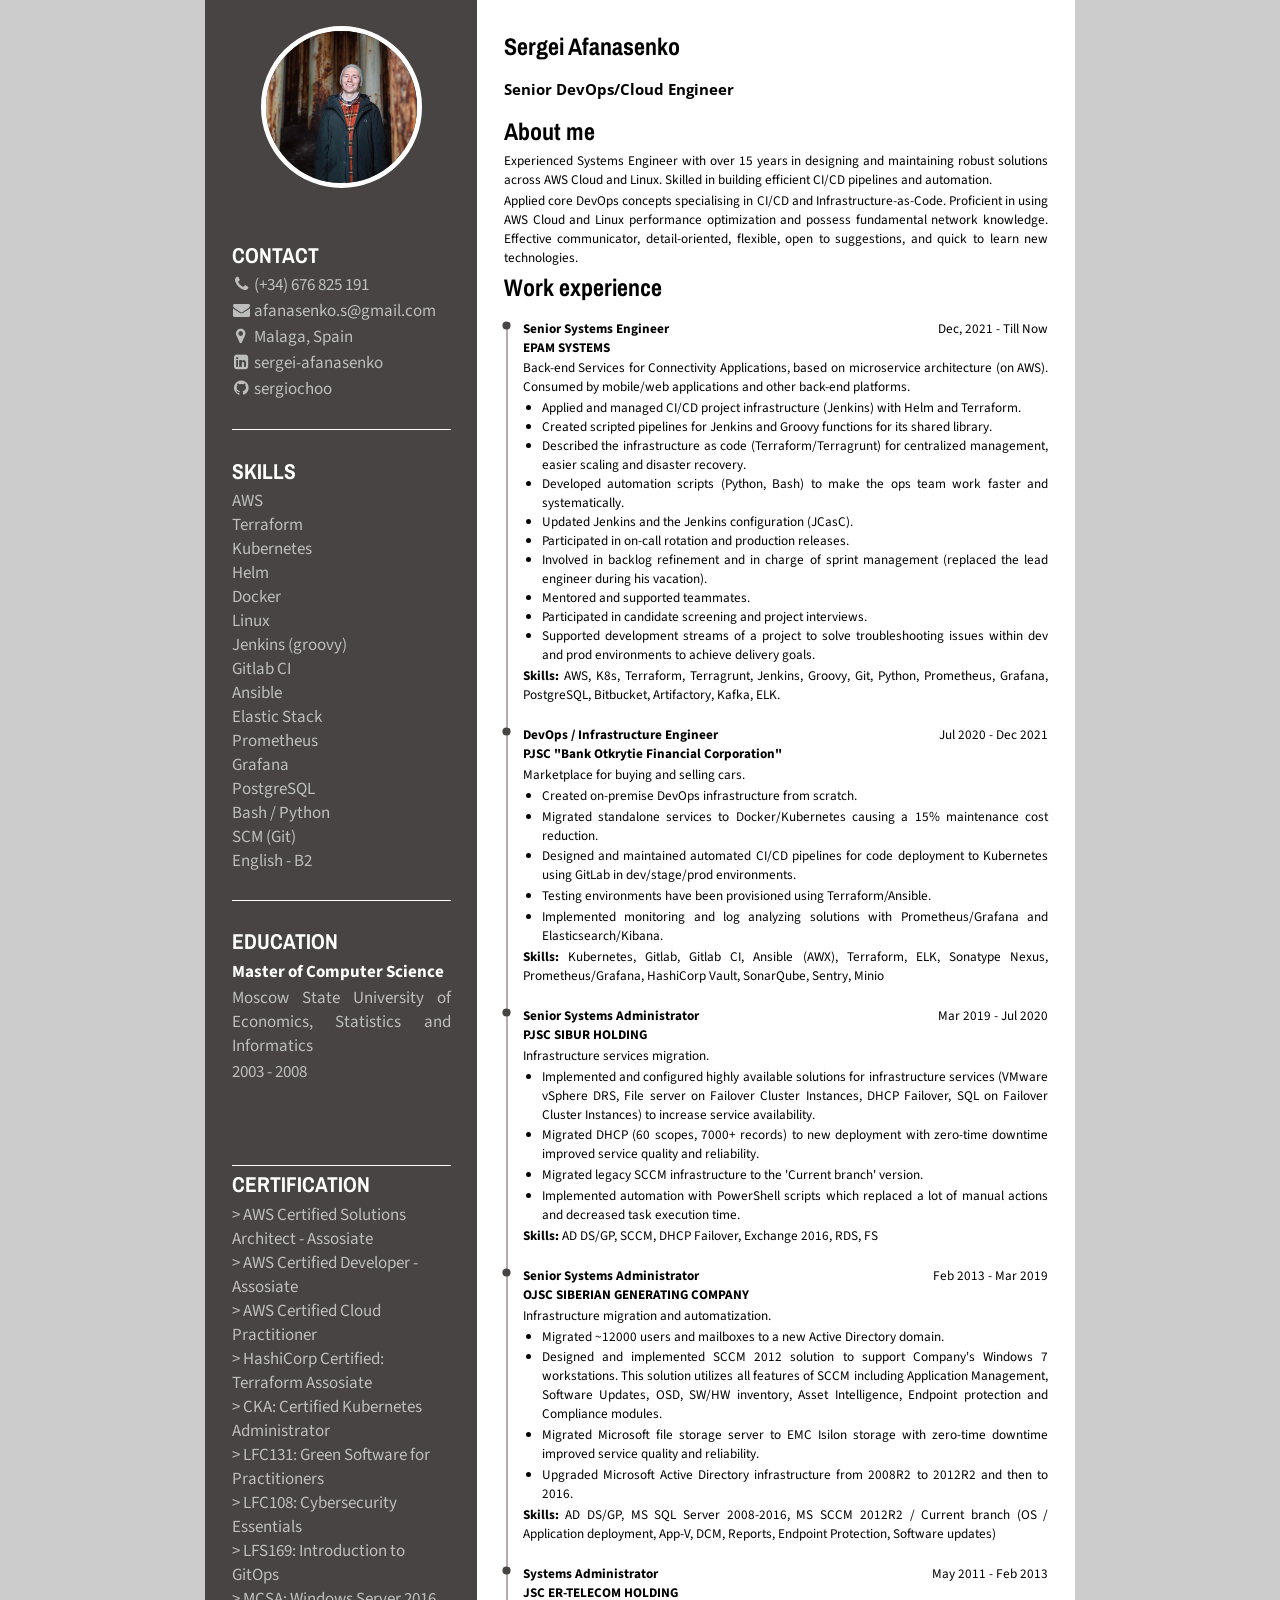
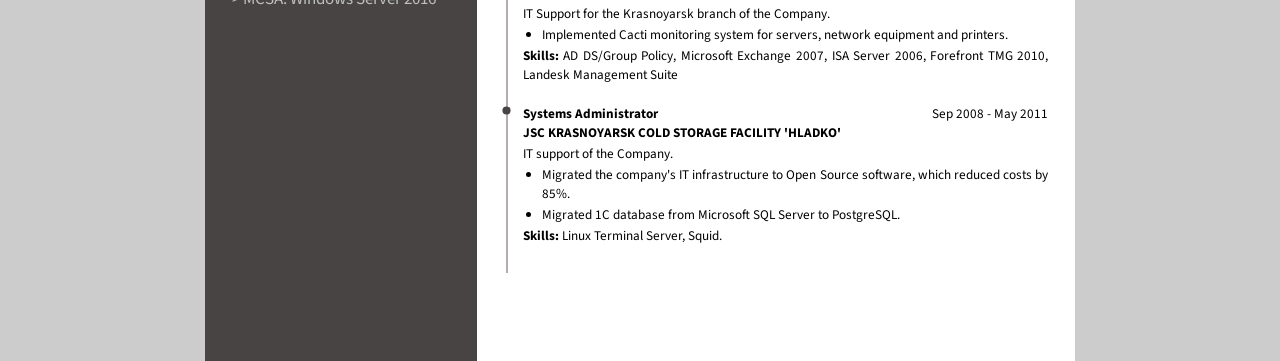
==== forthope.me/content/index.html @ 61af3379 "fix the wrong symbol" ====
<!DOCTYPE html>
<html>
<head>
  <link href="https://maxcdn.bootstrapcdn.com/font-awesome/4.2.0/css/font-awesome.min.css" rel="stylesheet">
  <link rel="preconnect" href="https://fonts.googleapis.com">
  <link rel="preconnect" href="https://fonts.gstatic.com" crossorigin>
  <link href="https://fonts.googleapis.com/css2?family=Archivo+Narrow&family=Julius+Sans+One&family=Open+Sans&family=Source+Sans+Pro&display=swap" rel="stylesheet">
  <link rel="stylesheet" href="index.css">
</head>
<body>
  <page size="A4">
    <div class="container">
      <div class="leftPanel">
        <img src="avatar.jpg"/>
        <div class="details">
          <div class="item bottomLineSeparator">
            <h2>
              CONTACT
            </h2>
            <div class="smallText">
              <p>
                <i class="fa fa-phone contactIcon" aria-hidden="true"></i>
                (+34) 676 825 191
              </p>
              <p>
                <i class="fa fa-envelope contactIcon" aria-hidden="true"></i>
                <a href="mailto:afanasenko.s@gmail.com">
                afanasenko.s@gmail.com
                </a>
              </p>
              <p>
                <i class="fa fa-map-marker contactIcon" aria-hidden="true"></i>
                Malaga, Spain
              </p>
              <p>
                <i class="fa fa-linkedin-square contactIcon" aria-hidden="true"></i>
                <a href="https://linkedin.com/in/sergei-afanasenko">
                  sergei-afanasenko
                </a>
              </p>
              <p>
                <i class="fa fa-github contactIcon" aria-hidden="true"></i>
                <a href="https://github.com/sergiochoo">
                  sergiochoo
                </a>
              </p>
            </div>
          </div>
          <div class="item bottomLineSeparator">
            <h2>
              SKILLS
            </h2>
            <div class="smallText">
              <div class="skill">
                <div>
                  <span>AWS</span>
                </div>
              </div>

              <div class="skill">
                <div>
                  <span>Terraform</span>
                </div>
              </div>

              <div class="skill">
                <div>
                  <span>Kubernetes</span>
                </div>
              </div>

              <div class="skill">
                <div>
                  <span>Helm</span>
                </div>
              </div>

              <div class="skill">
                <div>
                  <span>Docker</span>
                </div>
              </div>

              <div class="skill">
                <div>
                  <span>Linux</span>
                </div>
              </div>

              <div class="skill">
                <div>
                  <span>Jenkins (groovy)</span>
                </div>
              </div>

              <div class="skill">
                <div>
                  <span>Gitlab CI</span>
                </div>
              </div>

              <div class="skill">
                <div>
                  <span>Ansible</span>
                </div>
              </div>

              <div class="skill">
                <div>
                  <span>Elastic Stack</span>
                </div>
              </div>

              <div class="skill">
                <div>
                  <span>Prometheus</span>
                </div>
              </div>

              <div class="skill">
                <div>
                  <span>Grafana</span>
                </div>
              </div>

              <div class="skill">
                <div>
                  <span>PostgreSQL</span>
                </div>
              </div>

              <div class="skill">
                <div>
                  <span>Bash / Python</span>
                </div>
              </div>

              <div class="skill">
                <div>
                  <span>SCM (Git)</span>
                </div>
              </div>

              <div class="skill">
                <div>
                  <span>English - B2</span>
                </div>
              </div>

            </div>
          </div>
          <div class="item">
            <h2>
              EDUCATION
            </h2>
            <div class="smallText">
              <p class="bolded white">
                Master of Computer Science
              </p>
              <p>
                Moscow State University of Economics, Statistics and Informatics
              </p>
              <p>
                2003 - 2008
              </p>
            </div>
          </div>
        <div class="item bottomLineSeparator">
        </div>
          <h2>
            CERTIFICATION
          </h2>

          <div class="smallText">
            <div class="skill">
              <div>
                <a href="https://www.credly.com/badges/5a4a5e0c-0206-42ea-9ff4-51bd451b17bb/public_url"> <span>> AWS Certified Solutions Architect - Assosiate</span></a>
              </div>
            </div>

            <div class="skill">
              <div>
                <a href="https://www.credly.com/badges/0851ca51-0237-4a9b-ae91-273a38563969/public_url"> <span>> AWS Certified Developer - Assosiate</span></a>
              </div>
            </div>

            <div class="skill">
              <div>
                <a href="https://www.credly.com/badges/dcc22f68-853f-4414-abb7-eb22b5f531b7/public_url"> <span>> AWS Certified Cloud Practitioner</span></a>
              </div>
            </div>

            <div class="skill">
              <div>
                <a href="https://www.credly.com/badges/393d6430-c631-4d3f-aaba-9cbf3d5c2631/public_url"> <span>> HashiCorp Certified: Terraform Assosiate</span></a>
              </div>
            </div>

            <div class="skill">
              <div>
                <a href="https://www.credly.com/badges/77193afb-d8ad-436c-85af-2d7e852bc20f/public_url"> <span>> CKA: Certified Kubernetes Administrator</span></a>
              </div>
            </div>

            <div class="skill">
              <div>
                <a href="https://www.credly.com/badges/11385560-0bd1-491b-8acf-4ad26749110b/public_url"> <span>> LFC131: Green Software for Practitioners</span></a>
              </div>
            </div>

            <div class="skill">
              <div>
                <a href="https://www.credly.com/badges/37a191c2-59cd-46a2-8faa-749624a72a53/public_url"> <span>> LFC108: Cybersecurity Essentials</span></a>
              </div>
            </div>

            <div class="skill">
              <div>
                <a href="https://www.credly.com/badges/e08a80fe-07ed-4ffa-89dd-a4f668697693/public_url"> <span>> LFS169: Introduction to GitOps</span></a>
              </div>
            </div>

            <div class="skill">
              <div>
                <a href="https://www.credly.com/badges/68e7af64-84b3-4b4d-bcef-215105de6ece/public_url"> <span>> MCSA: Windows Server 2016</span></a>
              </div>
            </div>

          </div>
        </div>

      </div>

      <div class="rightPanel">
        <div>
          <h2>
            Sergei Afanasenko
          </h2>
          <div class="smallText">
            <h3>
              Senior DevOps/Cloud Engineer
            </h3>
          </div>
        </div>
        <div>
          <h2>
            About me
          </h2>
          <div class="smallText">
            <p>
              Experienced Systems Engineer with over 15 years in designing and maintaining robust solutions across AWS Cloud and Linux. Skilled in building efficient CI/CD pipelines and automation.
            </p>
            <p>
              Applied core DevOps concepts specialising in CI/CD and Infrastructure-as-Code. Proficient in using AWS Cloud and Linux performance optimization and possess fundamental network knowledge. Effective communicator, detail-oriented, flexible, open to suggestions, and quick to learn new technologies.
            </p>
          </div>
        </div>

        <div class="workExperience">
          <h2>
            Work experience
          </h2>
          <ul>
            <li>
              <div class="jobPosition">
                <span class="bolded">
                  Senior Systems Engineer
                </span>
                <span>
                  Dec, 2021 - Till Now
                </span>
              </div>
              <div class="projectName bolded">
                <span>
                  EPAM SYSTEMS
                </span>
              </div>
              <div class="smallText">
                <p>
                  Back-end Services for Connectivity Applications, based on microservice architecture (on AWS). Consumed by mobile/web applications and other back-end platforms.
                </p>
                <ul>
                  <li>
                    Applied and managed CI/CD project infrastructure (Jenkins) with Helm and Terraform.
                  </li>
                  <li>
                    Created scripted pipelines for Jenkins and Groovy functions for its shared library.
                  </li>
                  <li>
                    Described the infrastructure as code (Terraform/Terragrunt) for centralized management, easier scaling and disaster recovery.
                  </li>
                  <li>
                    Developed automation scripts (Python, Bash) to make the ops team work faster and systematically.
                  </li>
                  <li>
                    Updated Jenkins and the Jenkins configuration (JCasC).
                  </li>
                  <li>
                    Participated in on-call rotation and production releases.
                  </li>
                  <li>
                    Involved in backlog refinement and in charge of sprint management (replaced the lead engineer during his vacation).
                  </li>
                  <li>
                    Mentored and supported teammates.
                  </li>
                  <li>
                    Participated in candidate screening and project interviews.
                  </li>
                  <li>
                    Supported development streams of a project to solve troubleshooting issues within dev and prod environments to achieve delivery goals.
                  </li>
                </ul>
                <p>
                  <span class="bolded">Skills: </span>AWS, K8s, Terraform, Terragrunt, Jenkins, Groovy, Git, Python, Prometheus, Grafana, PostgreSQL, Bitbucket, Artifactory, Kafka, ELK.
                </p>
              </div>
            </li>


            <li>
              <div class="jobPosition">
                <span class="bolded">
                  DevOps / Infrastructure Engineer
                </span>
                <span>
                  Jul 2020 - Dec 2021
                </span>
              </div>
              <div class="projectName bolded">
                <span>
                  PJSC "Bank Otkrytie Financial Corporation"
                </span>
              </div>
              <div class="smallText">
                <p>
                  Marketplace for buying and selling cars.
                </p>
                <ul>
                  <li>
                    <p>
                      Created on-premise DevOps infrastructure from scratch.
                    </p>
                  </li>
                  <li>
                    <p>
                      Migrated standalone services to Docker/Kubernetes causing a 15% maintenance cost reduction.
                    </p>
                  </li>
                  <li>
                    <p>
                      Designed and maintained automated CI/CD pipelines for code deployment to Kubernetes using GitLab in dev/stage/prod environments.
                    </p>
                  </li>
                  <li>
                    <p>
                      Testing environments have been provisioned using Terraform/Ansible.
                    </p>
                  </li>
                  <li>
                    <p>
                      Implemented monitoring and log analyzing solutions with Prometheus/Grafana and Elasticsearch/Kibana.
                    </p>
                  </li>
                </ul>
                <p>
                  <span class="bolded">Skills: </span> Kubernetes, Gitlab, Gitlab CI, Ansible (AWX), Terraform, ELK, Sonatype Nexus, Prometheus/Grafana, HashiCorp Vault, SonarQube, Sentry, Minio
                </p>
              </div>
            </li>

            <li>
              <div class="jobPosition">
                <span class="bolded">
                  Senior Systems Administrator
                </span>
                <span>
                  Mar 2019 - Jul 2020
                </span>
              </div>
              <div class="projectName bolded">
                <span>
                  PJSC SIBUR HOLDING
                </span>
              </div>
              <div class="smallText">
                <p>
                  Infrastructure services migration.
                </p>

                <ul>
                  <li>
                    <p>
                      Implemented and configured highly available solutions for infrastructure services (VMware vSphere DRS, File server on Failover Cluster Instances, DHCP Failover, SQL on Failover Cluster Instances) to increase service availability.
                    </p>
                  </li>
                  <li>
                    <p>
                      Migrated DHCP (60 scopes, 7000+ records) to new deployment with zero-time downtime improved service quality and reliability.
                    </p>
                  </li>
                  <li>
                    <p>
                      Migrated legacy SCCM infrastructure to the 'Current branch' version.
                    </p>
                  </li>
                  <li>
                    <p>
                      Implemented automation with PowerShell scripts which replaced a lot of manual actions and decreased task execution time.
                    </p>
                  </li>
                </ul>
                <p>
                  <span class="bolded">Skills: </span>AD DS/GP, SCCM, DHCP Failover, Exchange 2016, RDS, FS
                </p>
              </div>
            </li>

            <li>
              <div class="jobPosition">
                <span class="bolded">
                  Senior Systems Administrator
                </span>
                <span>
                  Feb 2013 - Mar 2019
                </span>
              </div>
              <div class="projectName bolded">
                <span>
                  OJSC SIBERIAN GENERATING COMPANY
                </span>
              </div>
              <div class="smallText">
                <p>
                  Infrastructure migration and automatization.
                </p>
                <ul>
                  <li>
                    <p>
                      Migrated ~12000 users and mailboxes to a new Active Directory domain.
                    </p>
                  </li>
                  <li>
                    <p>
                      Designed and implemented SCCM 2012 solution to support Company's Windows 7 workstations. This solution utilizes all features of SCCM including Application Management, Software Updates, OSD, SW/HW inventory, Asset Intelligence, Endpoint protection and Compliance modules.
                    </p>
                  </li>
                  <li>
                    <p>
                      Migrated Microsoft file storage server to EMC Isilon storage with zero-time downtime improved service quality and reliability.
                    </p>
                  </li>
                  <li>
                    <p>
                      Upgraded Microsoft Active Directory infrastructure from 2008R2 to 2012R2 and then to 2016.
                    </p>
                  </li>
                </ul>
                <p>
                  <span class="bolded">Skills: </span> AD DS/GP, MS SQL Server 2008-2016, MS SCCM 2012R2 / Current branch (OS / Application deployment, App-V, DCM, Reports, Endpoint Protection, Software updates)
                </p>
              </div>
            </li>

            <li>
              <div class="jobPosition">
                <span class="bolded">
                  Systems Administrator
                </span>
                <span>
                  May 2011 - Feb 2013
                </span>
              </div>
              <div class="projectName bolded">
                <span>
                  JSC ER-TELECOM HOLDING
                </span>
              </div>
              <div class="smallText">
                <p>
                  IT Support for the Krasnoyarsk branch of the Company.
                </p>
                <ul>
                  <li>
                    <p>
                      Implemented Cacti monitoring system for servers, network equipment and printers.
                    </p>
                  </li>
                </ul>
                <p>
                  <span class="bolded">Skills: </span> AD DS/Group Policy, Microsoft Exchange 2007, ISA Server 2006, Forefront TMG 2010, Landesk Management Suite
                </p>
              </div>
            </li>

            <li>
              <div class="jobPosition">
                <span class="bolded">
                  Systems Administrator
                </span>
                <span>
                  Sep 2008 - May 2011
                </span>
              </div>
              <div class="projectName bolded">
                <span>
                  JSC KRASNOYARSK COLD STORAGE FACILITY 'HLADKO'
                </span>
              </div>
              <div class="smallText">
                <p>
                  IT support of the Company.
                </p>
                <ul>
                  <li>
                    <p>
                      Migrated the company's IT infrastructure to Open Source software, which reduced costs by 85%.
                    </p>
                  </li>
                  <li>
                    <p>
                      Migrated 1C database from Microsoft SQL Server to PostgreSQL.
                    </p>
                  </li>
                </ul>
                <p>
                  <span class="bolded">Skills: </span> Linux Terminal Server, Squid.
                </p>
              </div>
            </li>

          </ul>
        </div>
      </div>
    </div>
  </page>
  <page size="A4">
    <div class="container">
      <div class="leftPanel">
      </div>
      <div class="rightPanel">
      </div>
  </page>
</body>
</html>
---- forthope.me/content/index.css ----
/* Fonts */

/* Family */
h1 {
  font-family: 'Julius Sans One', sans-serif;
}

h2 { /* Contact, Skills, Education, About me, Work Experience */
  font-family: 'Archivo Narrow', sans-serif;
}

h3 { /* Title */
  font-family: 'Open Sans', sans-serif;
}

.jobPosition span,
.projectName span {
  font-family: 'Source Sans Pro', sans-serif;
}

.upperCase {
  text-transform: uppercase;
}

.smallText,
.smallText span,
.smallText p,
.smallText a {
  font-family: 'Source Sans Pro', sans-serif;
  text-align: justify;
}

/* End Family */

/* Colors */
h1 {
  color: #111;
}

.leftPanel,
.leftPanel a {
  color: #bebebe;
  text-decoration: none;
}

.leftPanel h2 {
  color: white;
}

/* End Colors */

/* Sizes */
h1 {
  font-weight: 300;
  font-size: 1.2cm;
  transform:scale(1,1.15);
  margin-bottom: 0.2cm;
  margin-top: 0.2cm;
  text-transform: uppercase;
}

h2 {
  margin-top: 0.1cm;
  margin-bottom: 0.1cm;
}

.leftPanel,
.leftPanel a {
  font-size: 0.38cm;
}

.projectName span,
.jobPosition span {
  font-size: 0.35cm;
}

.smallText,
.smallText span,
.smallText p,
.smallText a {
  font-size: 0.35cm;
}

.leftPanel .smallText,
.leftPanel .smallText,
.leftPanel .smallText span,
.leftPanel .smallText p,
.smallText a {
  font-size: 0.45cm;
}

.contactIcon {
  width: 0.5cm;
  text-align: center;
}

p {
  margin-top: 0.05cm;
  margin-bottom: 0.05cm;
}
/* End Sizes */

.bolded {
  font-weight: bold;
}

.white {
  color: white;
}
/* End Fonts */

/* Layout */
body {
  background: rgb(204,204,204);
  width: 23cm;
  height: 40cm;
  margin: 0 auto;
}

/* Printing */
page {
  background: white;
  display: block;
  margin: 0 auto;
  margin-bottom: 0.0cm;
}

/* page[size="A4"] {
  width: 21cm;
  height: 50cm;
} */

@page {
   size: 23cm 1cm;
   padding: 0;
   margin: 0mm;
   border: none;
   border-collapse: collapse;
}
/* End Printing */

.container {
  display: flex;
  flex-direction: row;
  width: 100%;
  height: 100%;
}

.leftPanel {
  width: 31%;
  background-color: #484444;
  padding: 0.7cm;
  display: flex;
  flex-direction: column;
  align-items: center;
}

.rightPanel {
  width: 77%;
  padding: 0.7cm;
}

.leftPanel img {
  width: 4cm;
  height: 4cm;
  margin-bottom: 0.7cm;
  border-radius: 50%;
  border: 0.15cm solid white;
  object-fit: cover;
  object-position: 50% 50%;
}

.leftPanel .details {
  width: 100%;
  display: flex;
  flex-direction: column;
}

.skill {
  display: flex;
  flex-direction: row;
  justify-content: space-between;
  text-align: left;
}

.bottomLineSeparator {
  border-bottom: 0.05cm solid white;
}

.yearsOfExperience {
  width: 1.6cm;
  display: flex;
  flex-direction: row;
  justify-content: center;
}

.alignleft {
  text-align: left !important;
  width: 1cm;
}

.alignright {
  text-align: right !important;
  width: 0.6cm;
  margin-right: 0.1cm
}

.workExperience>ul {
  list-style-type: none;
  padding-left: 0;
}

.workExperience>ul>li {
  position: relative;
  margin: 0;
  padding-bottom: 0.5cm;
  padding-left: 0.5cm;
}

.workExperience>ul>li:before {
  background-color: #b8abab;
  width: 0.05cm;
  content: '';
  position: absolute;
  top: 0.1cm;
  bottom: -0.2cm; /* change this after border removal */
  left: 0.05cm;
}

.workExperience>ul>li::after {
  content: '';
  position: absolute;
  background-image: url("data:image/svg+xml,%3Csvg xmlns='http://www.w3.org/2000/svg' aria-hidden='true' viewBox='0 0 32 32' focusable='false'%3E%3Ccircle stroke='none' fill='%23484444' cx='16' cy='16' r='10'%3E%3C/circle%3E%3C/svg%3E");
  background-repeat: no-repeat;
  background-size: contain;
  left: -0.09cm;
  top: 0;
  width: 0.35cm;
  height: 0.35cm;
}

.jobPosition {
  display: flex;
  flex-direction: row;
  justify-content: space-between;
}

.item {
  padding-bottom: 0.7cm;
  padding-top: 0.7cm;
}

.item h2{
  margin-top: 0;
}

.lastParagrafNoMarginBottom {
  margin-bottom: 0;
}

.workExperience>ul>li ul {
  padding-left: 0.5cm;
  list-style-type: disc;
}
/*End Layout*/
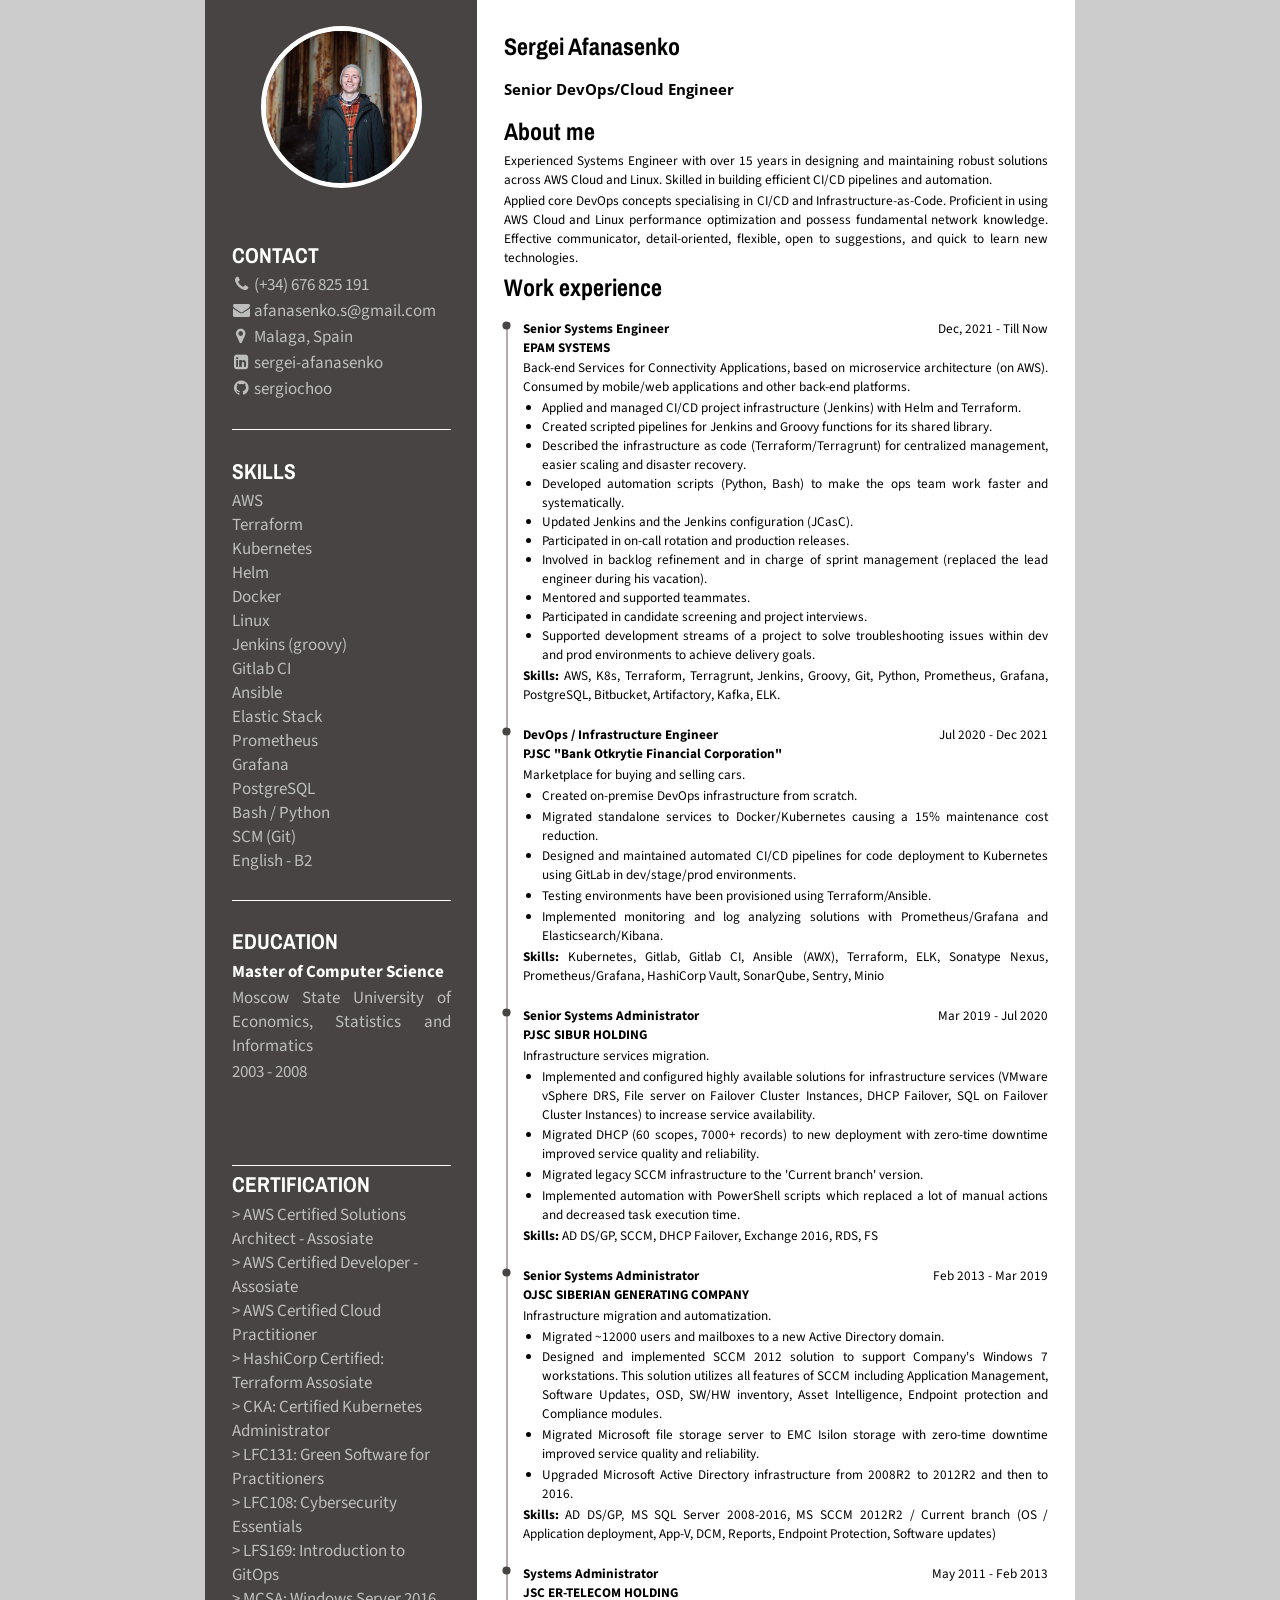
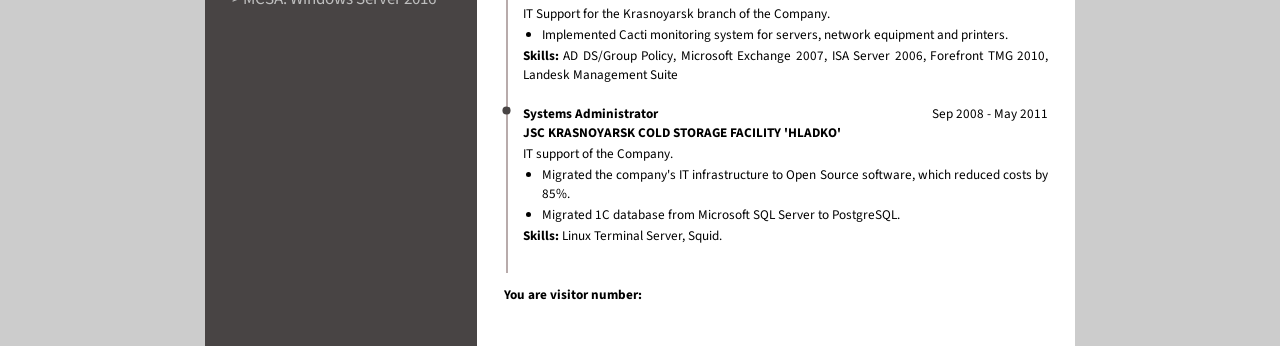
==== commit a2eea99f: "added the counter" ====
--- a/forthope.me/content/index.html
+++ b/forthope.me/content/index.html
@@ -529,17 +529,19 @@
               </div>
             </li>
 
+            <div class="projectName bolded">
+              <span>
+                <br><bold>You are visitor number: </bold>
+                <span>
+                  <span id="visitors"></span>
+                </span>
+              </span>
+            </div>
           </ul>
         </div>
       </div>
     </div>
   </page>
-  <page size="A4">
-    <div class="container">
-      <div class="leftPanel">
-      </div>
-      <div class="rightPanel">
-      </div>
-  </page>
+  <script src="visitcount.js"></script>
 </body>
 </html>
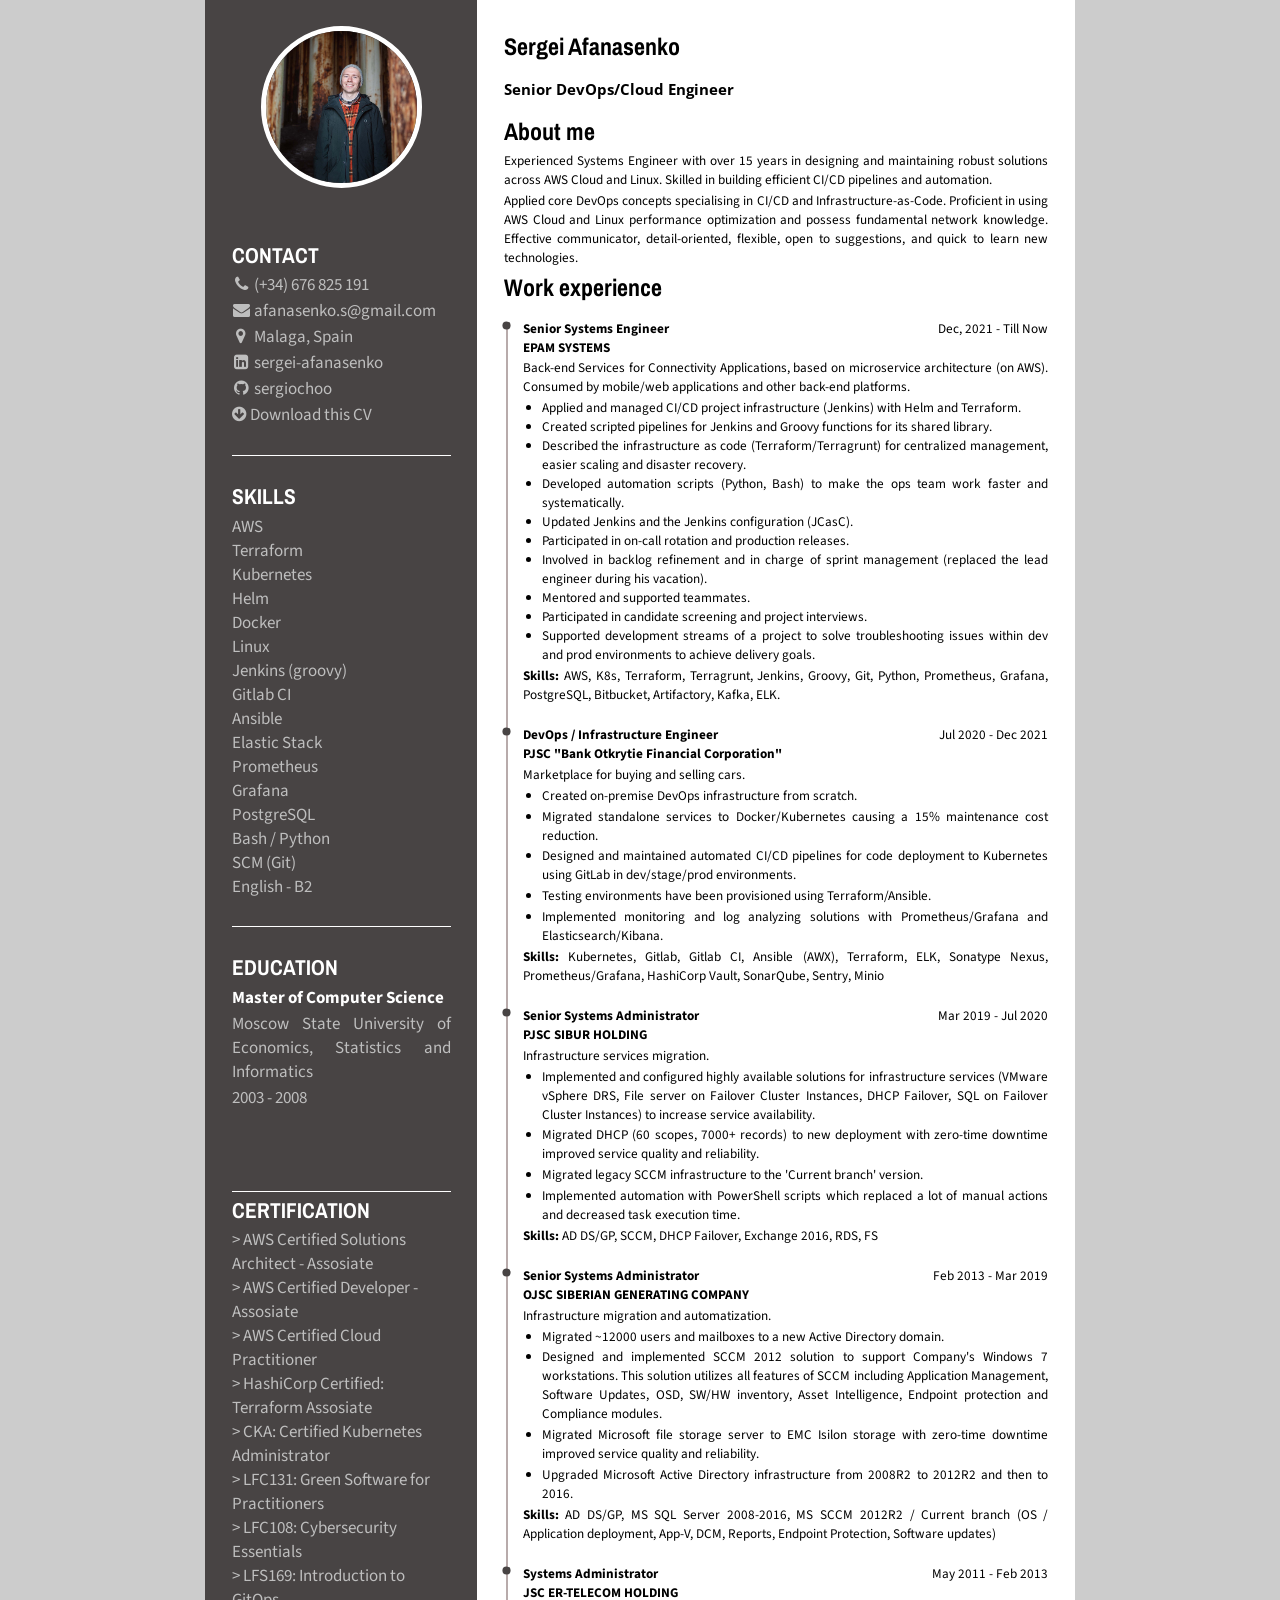
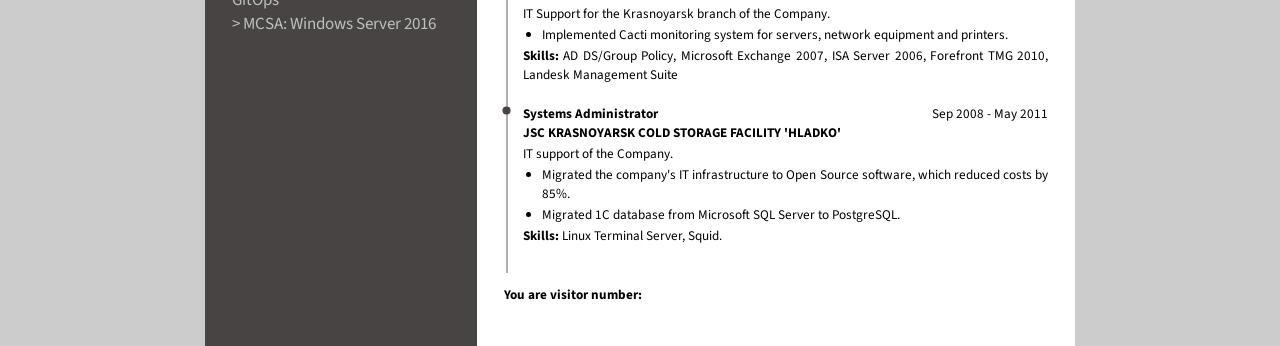
==== commit e78fdcad: "add link for cv" ====
--- a/forthope.me/content/index.html
+++ b/forthope.me/content/index.html
@@ -42,6 +42,12 @@
                 <i class="fa fa-github contactIcon" aria-hidden="true"></i>
                 <a href="https://github.com/sergiochoo">
                   sergiochoo
+                </a>
+              </p>
+              <p>
+                <i class="fa fa-arrow-circle-down" aria-hidden="true"></i>
+                <a href="https://github.com/sergiochoo/aws-s3-static-website/blob/de19450e020fb46a5cbf2dac278e545d5ef05aed/forthope.me/content/CV-Sergei-Afanasenko.pdf">
+                  Download this CV
                 </a>
               </p>
             </div>
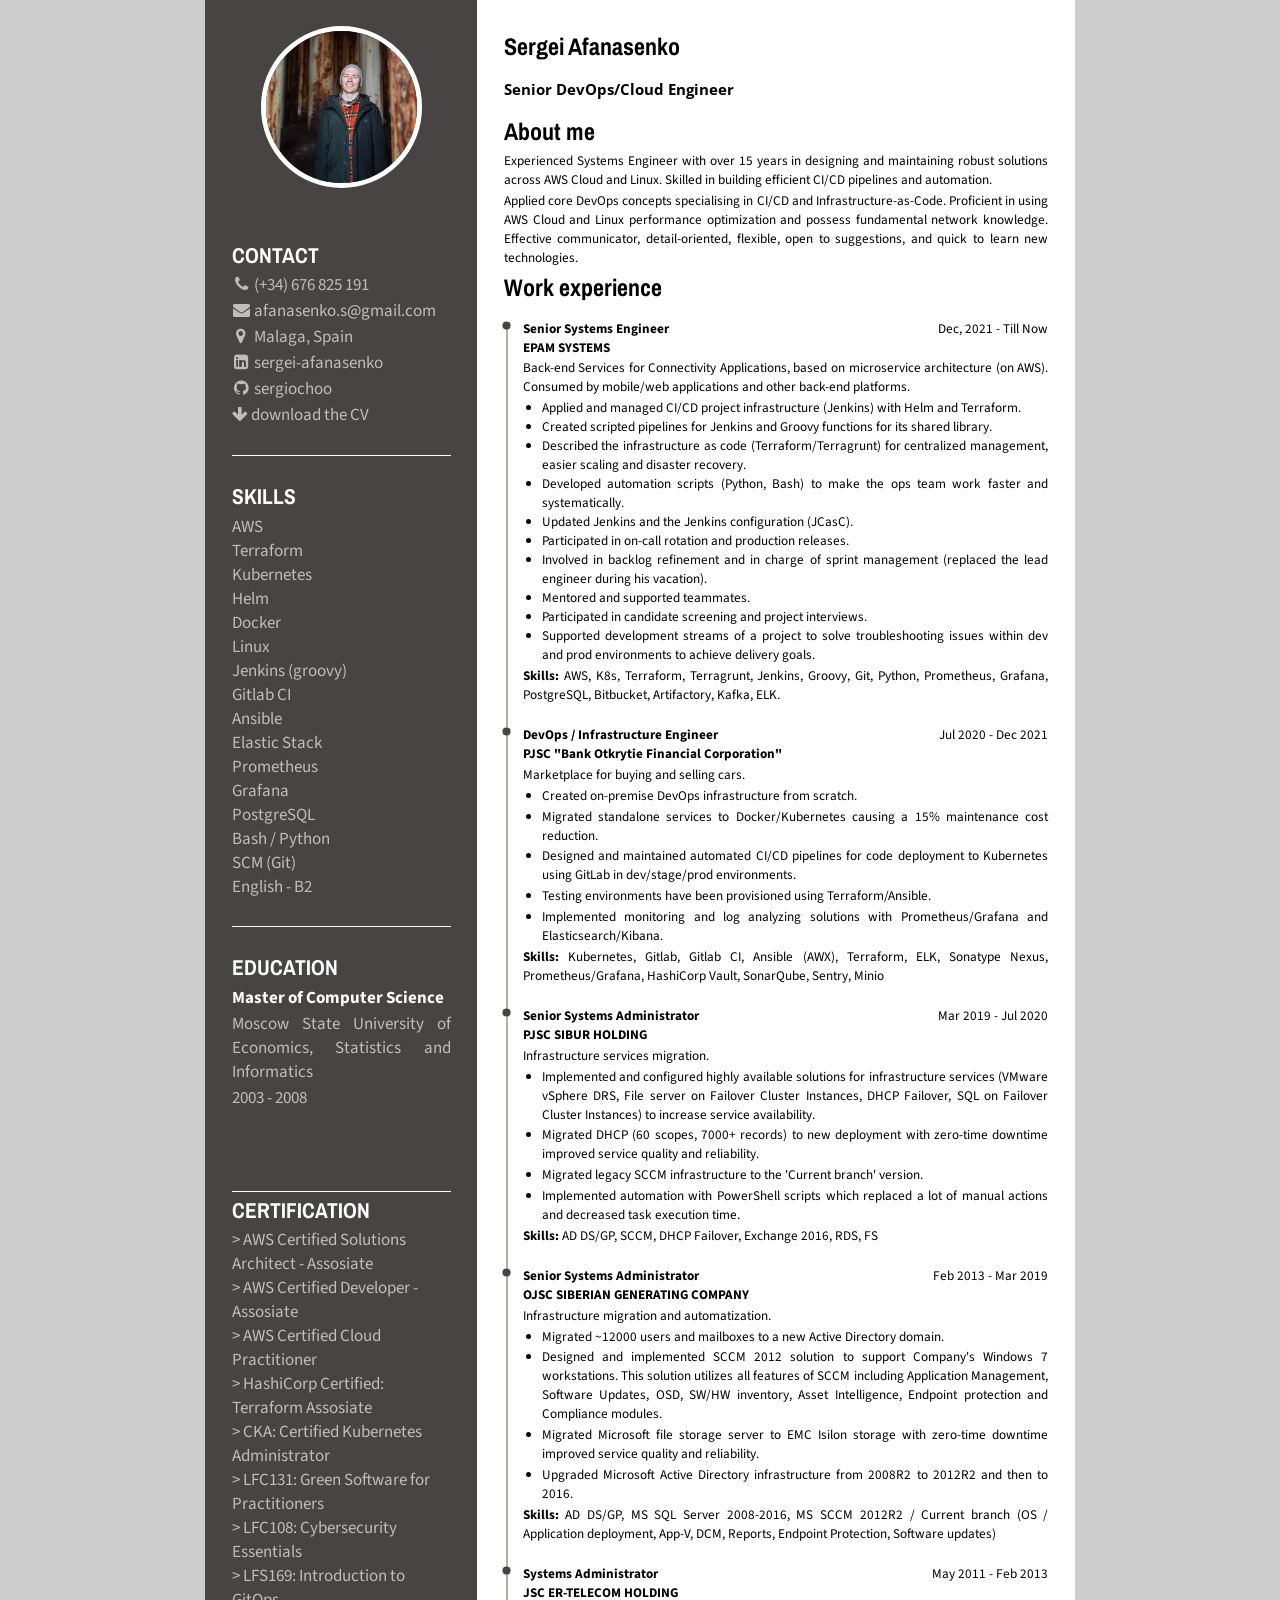
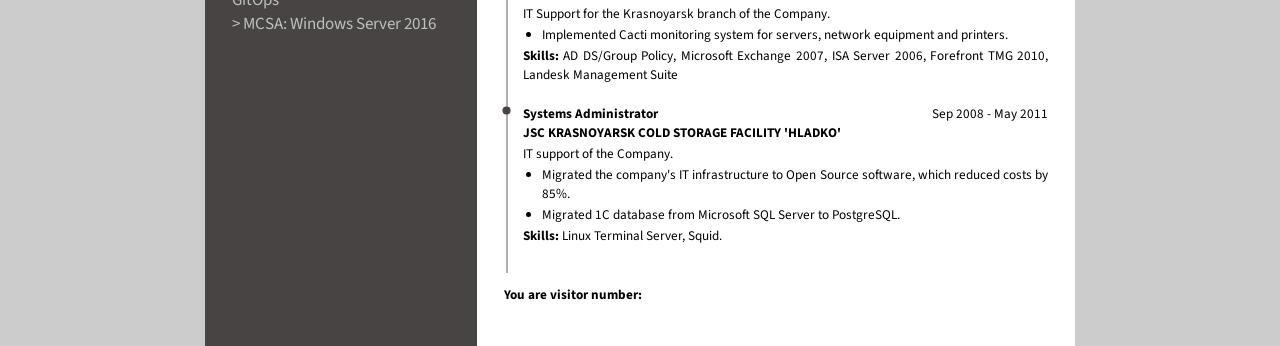
==== commit eb0cc8b4: "add link for cv" ====
--- a/forthope.me/content/index.html
+++ b/forthope.me/content/index.html
@@ -45,9 +45,9 @@
                 </a>
               </p>
               <p>
-                <i class="fa fa-arrow-circle-down" aria-hidden="true"></i>
+                <i class="fa fa-arrow-down" aria-hidden="true"></i>
                 <a href="https://github.com/sergiochoo/aws-s3-static-website/blob/de19450e020fb46a5cbf2dac278e545d5ef05aed/forthope.me/content/CV-Sergei-Afanasenko.pdf">
-                  Download this CV
+                  download the CV
                 </a>
               </p>
             </div>
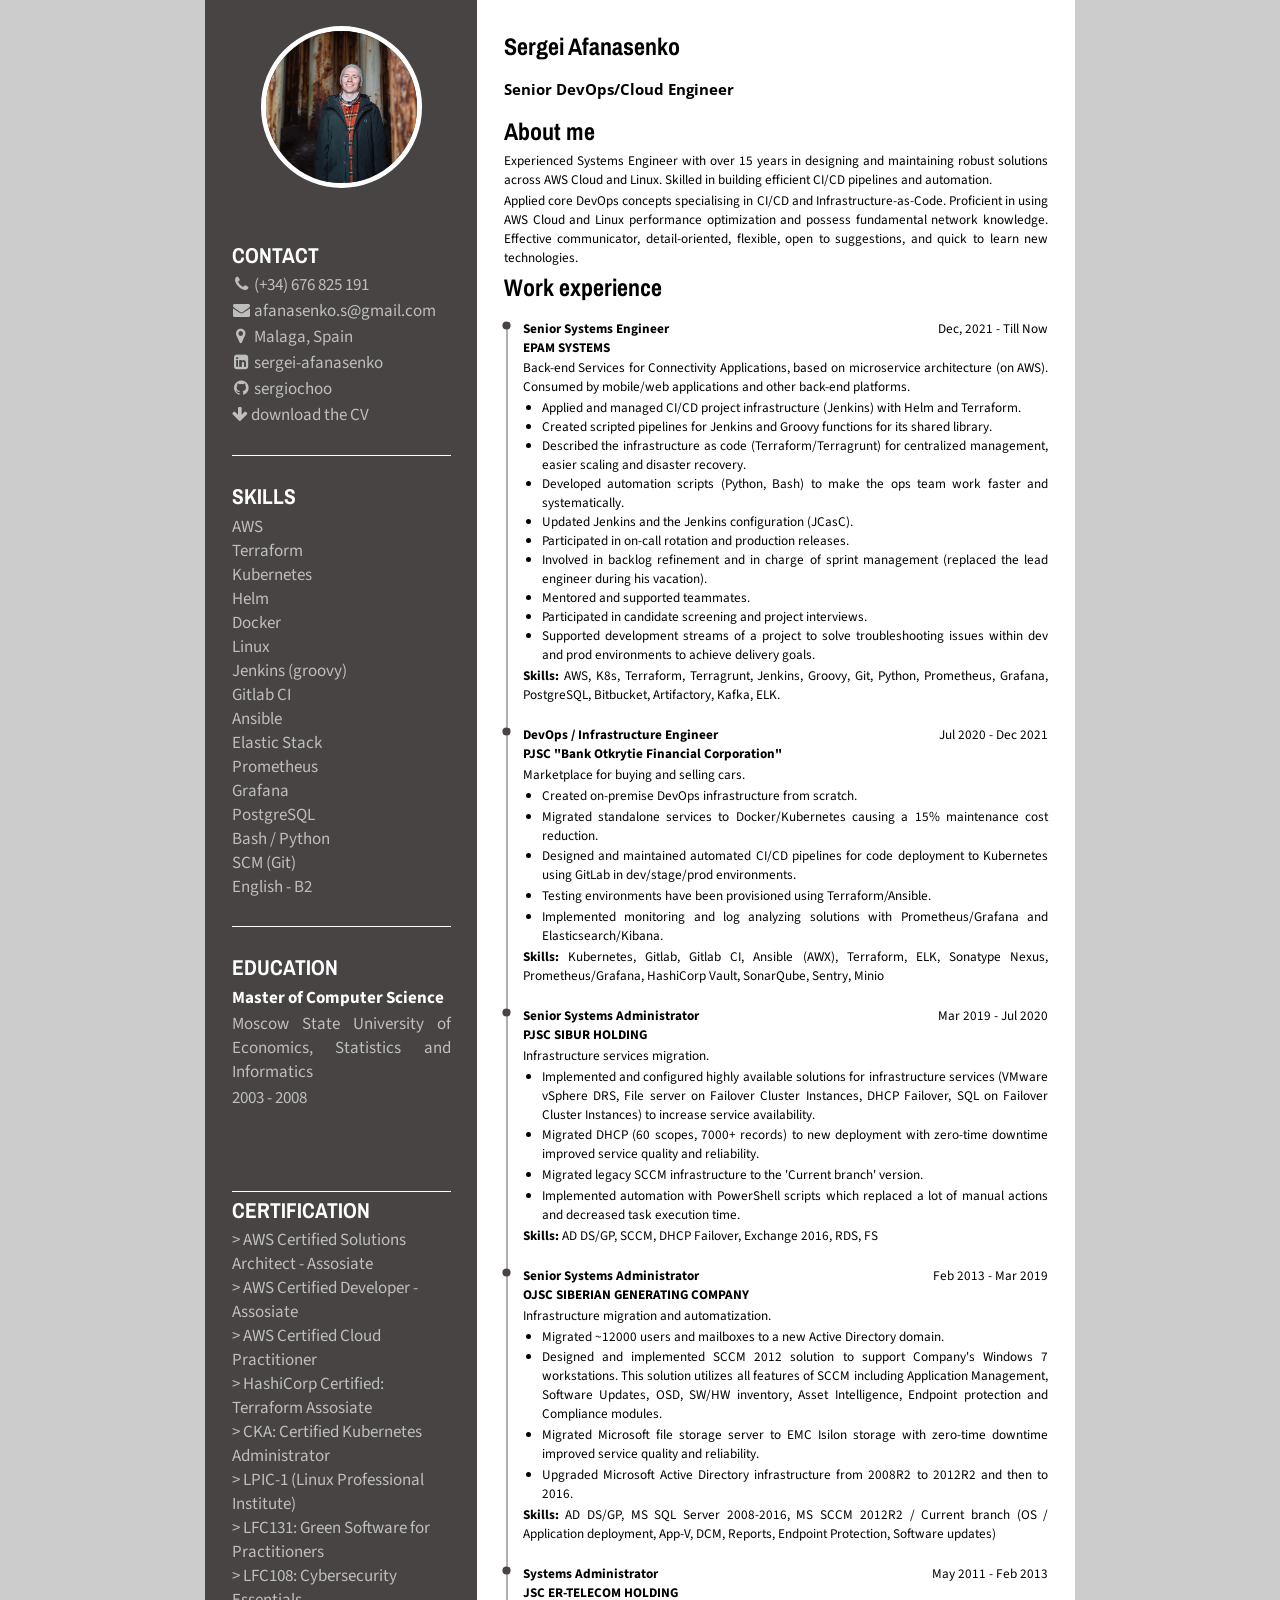
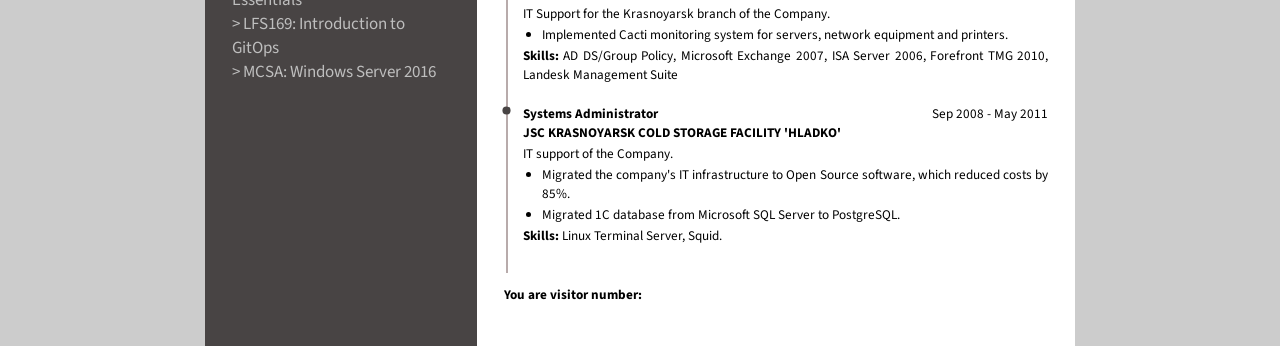
==== commit 435fb201: "Added LPIC-1 certificate" ====
--- a/forthope.me/content/index.html
+++ b/forthope.me/content/index.html
@@ -46,7 +46,7 @@
               </p>
               <p>
                 <i class="fa fa-arrow-down" aria-hidden="true"></i>
-                <a href="https://github.com/sergiochoo/aws-s3-static-website/blob/de19450e020fb46a5cbf2dac278e545d5ef05aed/forthope.me/content/CV-Sergei-Afanasenko.pdf">
+                <a href="CV-Sergei-Afanasenko.pdf">
                   download the CV
                 </a>
               </p>
@@ -205,6 +205,12 @@
             <div class="skill">
               <div>
                 <a href="https://www.credly.com/badges/77193afb-d8ad-436c-85af-2d7e852bc20f/public_url"> <span>> CKA: Certified Kubernetes Administrator</span></a>
+              </div>
+            </div>
+
+            <div class="skill">
+              <div>
+                <a href="https://cs.lpi.org/caf/Xamman/certification/verify/LPI000443998/vg8evfbu4l"> <span>> LPIC-1 (Linux Professional Institute)</span></a>
               </div>
             </div>
 
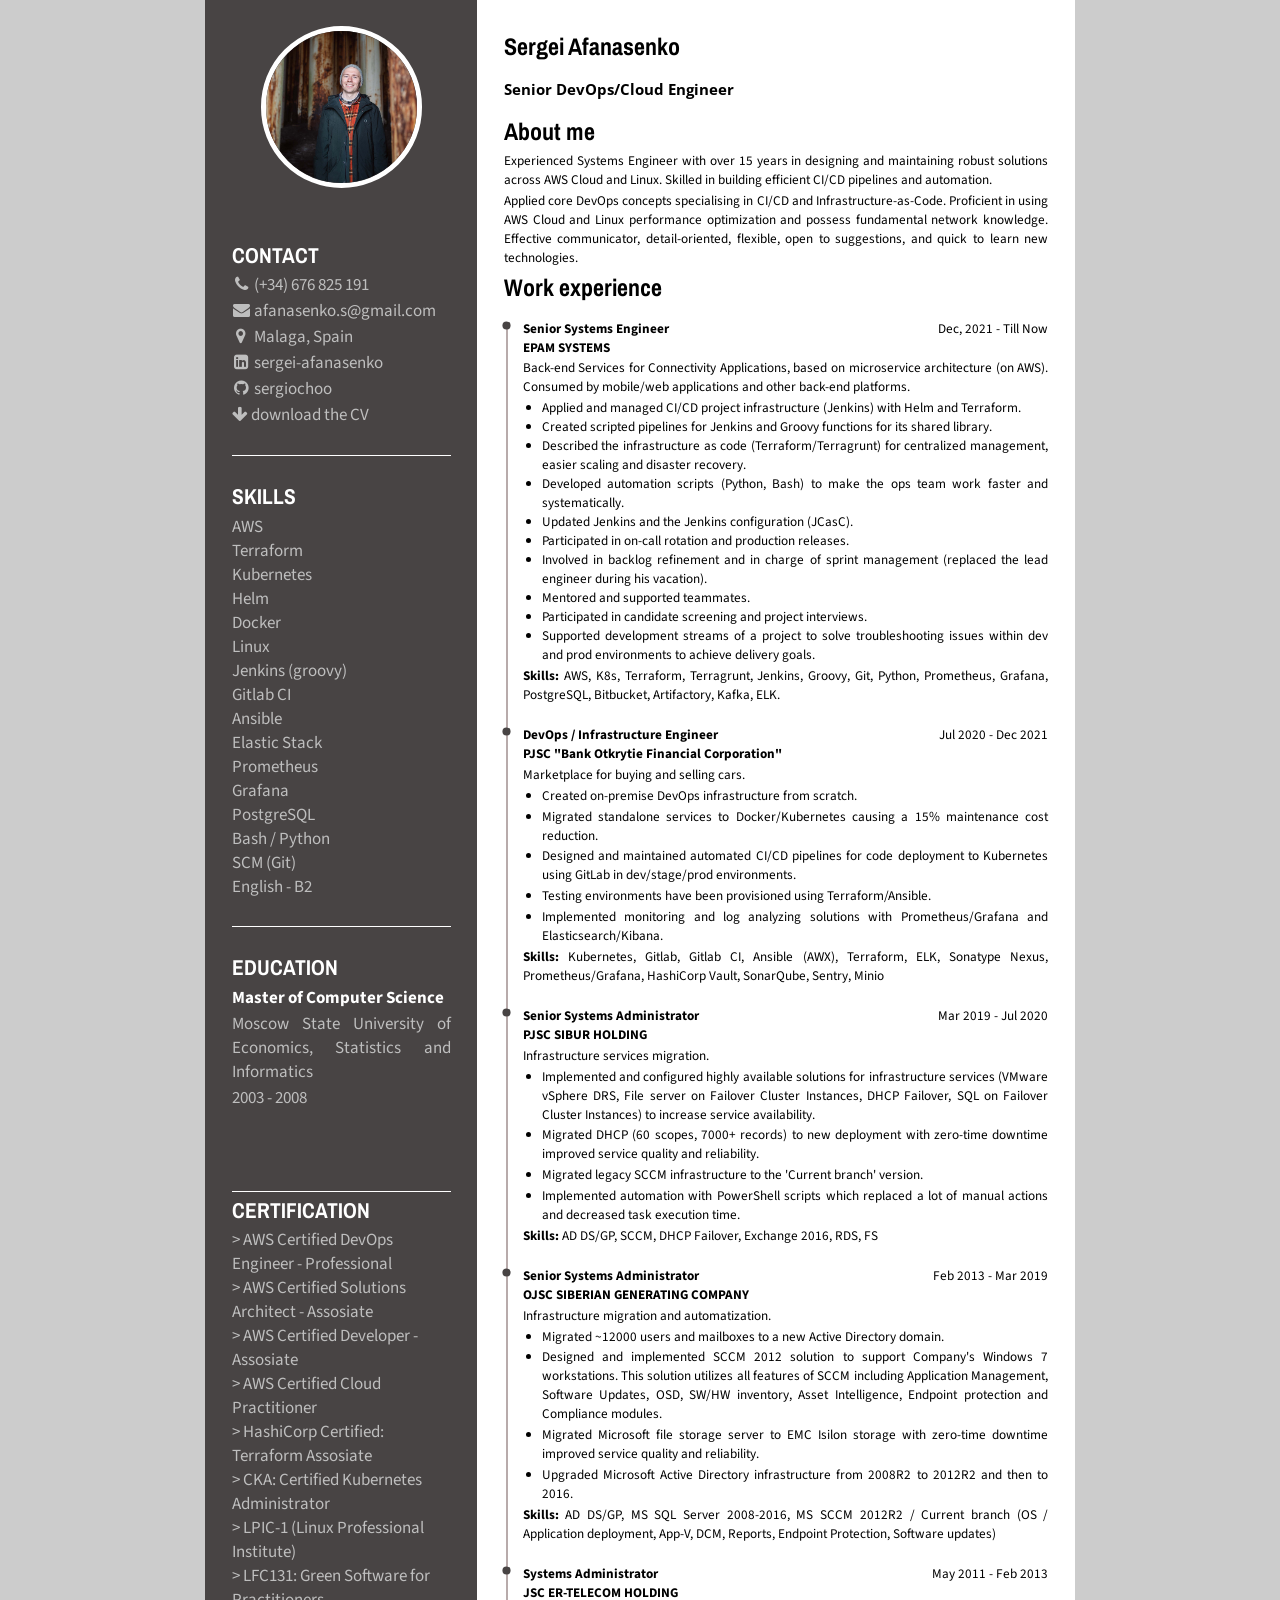
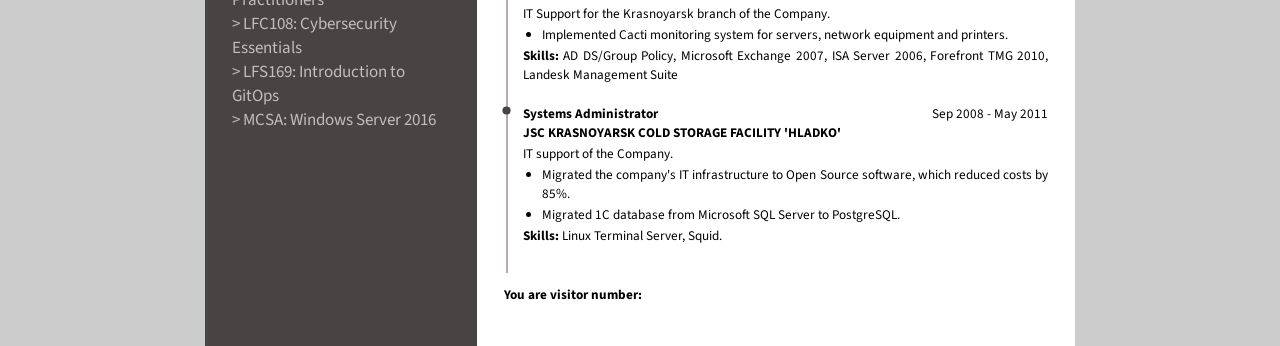
==== commit f29aa589: "add the aws devops cert" ====
--- a/forthope.me/content/index.html
+++ b/forthope.me/content/index.html
@@ -178,6 +178,13 @@
           </h2>
 
           <div class="smallText">
+
+            <div class="skill">
+              <div>
+                <a href="https://www.credly.com/badges/74412826-4d62-4e9d-87c6-a1706afc22c8/public_url"> <span>> AWS Certified DevOps Engineer - Professional</span></a>
+              </div>
+            </div>
+
             <div class="skill">
               <div>
                 <a href="https://www.credly.com/badges/5a4a5e0c-0206-42ea-9ff4-51bd451b17bb/public_url"> <span>> AWS Certified Solutions Architect - Assosiate</span></a>
@@ -198,7 +205,7 @@
 
             <div class="skill">
               <div>
-                <a href="https://www.credly.com/badges/393d6430-c631-4d3f-aaba-9cbf3d5c2631/public_url"> <span>> HashiCorp Certified: Terraform Assosiate</span></a>
+                <a href="https://www.credly.com/badges/a7994f31-524f-4d1d-a3ad-b2ad28333578/public_urls"> <span>> HashiCorp Certified: Terraform Assosiate</span></a>
               </div>
             </div>
 
